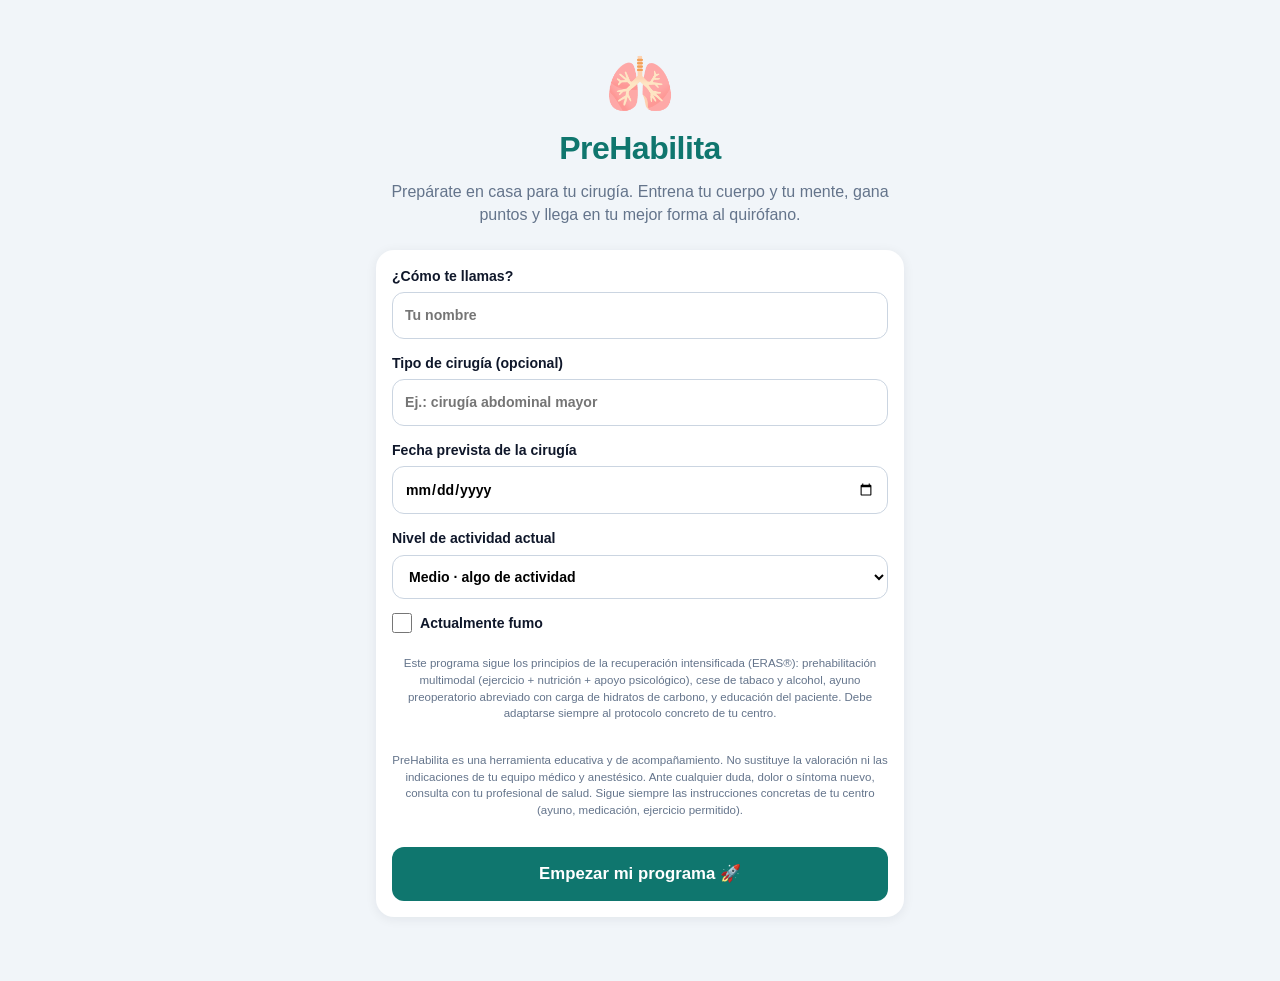
==== index.html @ 96517c0a "PreHabilita: app de prehabilitacion anestesica gamificada (multiarchivo + version en archivo unico)" ====
<!DOCTYPE html>
<html lang="es">
<head>
  <meta charset="UTF-8" />
  <meta name="viewport" content="width=device-width, initial-scale=1.0, viewport-fit=cover" />
  <meta name="theme-color" content="#0f766e" />
  <meta name="description" content="PreHabilita: programa domiciliario y autogestionado de prehabilitación anestésica antes de una cirugía de alta complejidad, con incentivos de gamificación." />
  <title>PreHabilita · Prehabilitación anestésica</title>
  <link rel="manifest" href="manifest.webmanifest" />
  <link rel="icon" href="data:image/svg+xml,%3Csvg xmlns='http://www.w3.org/2000/svg' viewBox='0 0 100 100'%3E%3Ctext y='.9em' font-size='90'%3E%F0%9F%AB%81%3C/text%3E%3C/svg%3E" />
  <link rel="stylesheet" href="css/styles.css" />
</head>
<body>
  <!-- Splash / carga -->
  <div id="app">
    <noscript>
      <div class="noscript">Esta aplicación necesita JavaScript activado para funcionar.</div>
    </noscript>
  </div>

  <!-- Contenedor de notificaciones (toasts) -->
  <div id="toast-layer" class="toast-layer" aria-live="polite" aria-atomic="true"></div>

  <!-- Contenedor de modales -->
  <div id="modal-root"></div>

  <script type="module" src="js/app.js"></script>
</body>
</html>
---- css/styles.css ----
/* styles.css — PreHabilita */

:root {
  --bg: #f1f5f9;
  --card: #ffffff;
  --ink: #0f172a;
  --muted: #64748b;
  --accent: #0f766e;
  --accent-2: #14b8a6;
  --accent-soft: #ccfbf1;
  --danger: #dc2626;
  --gold: #f59e0b;
  --radius: 18px;
  --shadow: 0 2px 12px rgba(15, 23, 42, .07);
  --shadow-lg: 0 12px 40px rgba(15, 23, 42, .18);
  --nav-h: 68px;
  font-size: 16px;
}

* { box-sizing: border-box; margin: 0; padding: 0; }

body {
  font-family: -apple-system, BlinkMacSystemFont, "Segoe UI", Roboto, "Helvetica Neue", Arial, sans-serif;
  background: var(--bg);
  color: var(--ink);
  line-height: 1.45;
  -webkit-font-smoothing: antialiased;
  overscroll-behavior-y: none;
}

#app { max-width: 560px; margin: 0 auto; min-height: 100vh; position: relative; }
.noscript { padding: 2rem; text-align: center; }
.muted { color: var(--muted); }
.small { font-size: .82rem; }

/* ---------- Cabecera ---------- */
.app-header {
  position: sticky; top: 0; z-index: 20;
  background: linear-gradient(135deg, var(--accent), var(--accent-2));
  color: #fff;
  padding: max(14px, env(safe-area-inset-top)) 16px 14px;
  border-radius: 0 0 22px 22px;
  box-shadow: var(--shadow);
}
.header-top { display: flex; align-items: center; justify-content: space-between; gap: 12px; }
.brand { display: flex; align-items: center; gap: 10px; }
.brand-logo { font-size: 1.8rem; filter: drop-shadow(0 2px 4px rgba(0,0,0,.2)); }
.brand-name { font-weight: 800; font-size: 1.15rem; letter-spacing: -.3px; }
.brand-sub { font-size: .8rem; opacity: .9; }
.countdown { text-align: center; background: rgba(255,255,255,.18); border-radius: 14px; padding: 6px 12px; min-width: 74px; backdrop-filter: blur(4px); }
.countdown strong { display: block; font-size: 1.5rem; line-height: 1; font-weight: 800; }
.countdown small { font-size: .62rem; opacity: .9; display: block; }
.countdown.today { background: var(--gold); }
.countdown.neutral { opacity: .8; }

.level-row { display: flex; align-items: center; gap: 10px; margin-top: 14px; }
.level-badge { background: #fff; color: var(--accent); font-weight: 800; font-size: .8rem; padding: 4px 10px; border-radius: 999px; white-space: nowrap; }
.level-bar { flex: 1; }
.level-xp { font-size: .66rem; opacity: .9; margin-top: 3px; }
.streak { font-weight: 700; font-size: .95rem; white-space: nowrap; }

/* ---------- Barras de progreso ---------- */
.bar { background: rgba(255,255,255,.28); border-radius: 999px; height: 9px; overflow: hidden; }
.content .bar { background: #e2e8f0; }
.bar span { display: block; height: 100%; border-radius: 999px; background: var(--accent); transition: width .5s cubic-bezier(.2,.8,.2,1); }

/* ---------- Contenido ---------- */
.content { padding: 16px 14px calc(var(--nav-h) + 24px); }
.section-label { font-weight: 800; font-size: .8rem; text-transform: uppercase; letter-spacing: .5px; color: var(--muted); margin: 6px 4px 10px; }

.card {
  background: var(--card); border-radius: var(--radius);
  padding: 16px; margin-bottom: 14px; box-shadow: var(--shadow);
}
.card h2 { font-size: 1.1rem; }
.card h3 { font-size: 1rem; margin-bottom: 8px; }

/* ---------- Objetivo diario ---------- */
.daily-goal.is-complete { outline: 2px solid var(--accent-2); background: linear-gradient(180deg, #f0fdfa, #fff); }
.daily-goal-head { display: flex; justify-content: space-between; align-items: flex-start; margin-bottom: 12px; gap: 12px; }
.daily-ring {
  width: 56px; height: 56px; border-radius: 50%; display: grid; place-items: center;
  background: var(--accent-soft); color: var(--accent); font-weight: 800; font-size: 1.5rem; flex-shrink: 0;
  flex-direction: column;
}
.daily-ring small { font-size: .5rem; font-weight: 600; }
.daily-goal-foot { display: flex; justify-content: space-between; align-items: center; margin-top: 10px; font-size: .8rem; color: var(--muted); }
.badge-ok { color: var(--accent); font-weight: 700; }

/* ---------- Reto semanal ---------- */
.challenge { border-left: 4px solid var(--gold); }
.challenge-head { display: flex; justify-content: space-between; font-weight: 700; font-size: .92rem; margin-bottom: 8px; gap: 10px; }
.challenge-xp { color: var(--gold); white-space: nowrap; }

/* ---------- Pilares y tareas ---------- */
.pillar-group { padding: 0; overflow: hidden; }
.pillar-head {
  width: 100%; border: 0; background: transparent; cursor: pointer;
  display: flex; align-items: center; gap: 10px; padding: 14px 16px;
  border-left: 5px solid var(--pc); font: inherit; text-align: left;
}
.pillar-emoji { font-size: 1.3rem; }
.pillar-title { flex: 1; font-weight: 700; }
.pillar-count { font-size: .8rem; color: var(--muted); background: #f1f5f9; padding: 2px 9px; border-radius: 999px; }
.task-list { padding: 0 14px 6px; }

.task { display: flex; align-items: flex-start; gap: 12px; padding: 12px 0; border-top: 1px solid #f1f5f9; }
.task:first-child { border-top: 0; }
.task-check {
  width: 30px; height: 30px; border-radius: 9px; border: 2px solid #cbd5e1; background: #fff;
  cursor: pointer; flex-shrink: 0; font-size: .95rem; color: #fff; font-weight: 800;
  display: grid; place-items: center; transition: all .18s;
}
.task.done .task-check { background: var(--accent-2); border-color: var(--accent-2); }
.task-body { flex: 1; min-width: 0; }
.task-title { font-weight: 700; font-size: .95rem; }
.task-desc { font-size: .8rem; color: var(--muted); margin-top: 2px; }
.task-xp { font-size: .78rem; font-weight: 800; color: var(--accent); background: var(--accent-soft); padding: 3px 8px; border-radius: 999px; flex-shrink: 0; }
.task.done .task-title { color: var(--muted); }

.counter-row { display: flex; align-items: center; gap: 12px; margin: 10px 0 8px; }
.stepper {
  width: 36px; height: 36px; border-radius: 10px; border: 1.5px solid #cbd5e1; background: #fff;
  font-size: 1.3rem; font-weight: 700; cursor: pointer; color: var(--accent); line-height: 1;
}
.stepper:active { transform: scale(.92); }
.counter-val { font-weight: 800; font-size: 1.05rem; }
.counter-val small { font-weight: 500; color: var(--muted); font-size: .78rem; }

/* ---------- Ánimo ---------- */
.mood-row { display: flex; justify-content: space-between; gap: 6px; margin-top: 8px; }
.mood-btn { flex: 1; font-size: 1.6rem; background: #f8fafc; border: 2px solid transparent; border-radius: 12px; padding: 8px 0; cursor: pointer; transition: all .15s; }
.mood-btn.sel { border-color: var(--accent-2); background: var(--accent-soft); transform: scale(1.05); }

/* ---------- Plan ---------- */
.plan-pillar-head { display: flex; gap: 12px; align-items: center; }
.plan-pillar-head h3 { margin: 0; }
.plan-pillar { border-top: 4px solid var(--pc); }
.why { background: #f8fafc; border-radius: 12px; padding: 10px 12px; font-size: .84rem; color: #334155; margin: 10px 0; }
.plan-tasks { list-style: none; }
.plan-tasks li { display: flex; gap: 10px; align-items: center; padding: 9px 0; border-top: 1px solid #f1f5f9; font-size: .88rem; }
.plan-tasks li span:first-child { font-size: 1.2rem; }
.plan-tasks li div { flex: 1; }
.xp-tag { font-size: .72rem; font-weight: 800; color: var(--accent); }

/* ---------- Progreso ---------- */
.chips { display: grid; grid-template-columns: repeat(3, 1fr); gap: 10px; margin-bottom: 14px; }
.chip { background: var(--card); border-radius: 14px; padding: 12px; box-shadow: var(--shadow); display: flex; gap: 8px; align-items: center; }
.chip-ico { font-size: 1.3rem; }
.chip strong { display: block; font-size: 1.2rem; font-weight: 800; line-height: 1; }
.chip small { font-size: .68rem; color: var(--muted); }

.heatmap { display: grid; grid-template-columns: repeat(7, 1fr); gap: 6px; margin: 8px 0; }
.heat { aspect-ratio: 1; border-radius: 6px; background: #e2e8f0; }
.heat.l0 { background: #e2e8f0; } .heat.l1 { background: #99f6e4; }
.heat.l2 { background: #2dd4bf; } .heat.l3 { background: var(--accent); }
.heat-legend { display: flex; align-items: center; gap: 5px; font-size: .68rem; color: var(--muted); margin-top: 8px; }
.heat-legend i { width: 14px; height: 14px; border-radius: 4px; display: inline-block; }

.mood-history { display: flex; justify-content: space-around; gap: 4px; }
.mh { text-align: center; } .mh span { font-size: 1.5rem; display: block; } .mh small { font-size: .62rem; color: var(--muted); }

.row-btns { display: flex; gap: 10px; margin-top: 12px; flex-wrap: wrap; }

/* ---------- Botones ---------- */
.btn { border: 0; border-radius: 12px; padding: 12px 16px; font: inherit; font-weight: 700; cursor: pointer; background: #e2e8f0; color: var(--ink); }
.btn.primary { background: var(--accent); color: #fff; }
.btn.primary.big { width: 100%; padding: 15px; font-size: 1.05rem; margin-top: 6px; }
.btn.ghost { background: #f1f5f9; }
.btn.danger { background: var(--danger); color: #fff; }
.btn.danger.ghost { background: #fef2f2; color: var(--danger); }
.btn:active { transform: scale(.97); }

/* ---------- Medallas ---------- */
.badge-grid { display: grid; grid-template-columns: repeat(2, 1fr); gap: 12px; }
.badge { background: var(--card); border-radius: 16px; padding: 16px 12px; text-align: center; box-shadow: var(--shadow); }
.badge.locked { opacity: .55; filter: grayscale(.6); }
.badge.unlocked { outline: 2px solid var(--gold); }
.badge-emoji { font-size: 2.2rem; }
.badge-name { font-weight: 800; font-size: .9rem; margin-top: 6px; }
.badge-desc { font-size: .74rem; color: var(--muted); margin-top: 3px; }

/* ---------- Educación ---------- */
.lesson summary { font-weight: 700; cursor: pointer; list-style: none; }
.lesson summary::-webkit-details-marker { display: none; }
.lesson[open] summary { margin-bottom: 8px; color: var(--accent); }
.lesson p { font-size: .88rem; color: #334155; }
.lesson.read summary { color: var(--muted); }
.preop { list-style: none; }
.preop li { padding: 7px 0; border-top: 1px solid #f1f5f9; font-size: .88rem; }
.disclaimer-card { background: #fffbeb; }
.disclaimer-mini { font-size: .72rem; color: var(--muted); text-align: center; margin: 8px 0; cursor: pointer; }

/* ---------- Navegación inferior ---------- */
.bottom-nav {
  position: fixed; bottom: 0; left: 50%; transform: translateX(-50%);
  width: 100%; max-width: 560px; height: var(--nav-h);
  background: rgba(255,255,255,.95); backdrop-filter: blur(10px);
  border-top: 1px solid #e2e8f0; display: flex; z-index: 30;
  padding-bottom: env(safe-area-inset-bottom);
}
.nav-item { flex: 1; border: 0; background: transparent; cursor: pointer; display: flex; flex-direction: column; align-items: center; justify-content: center; gap: 2px; color: var(--muted); font: inherit; }
.nav-ico { font-size: 1.3rem; }
.nav-lbl { font-size: .66rem; font-weight: 600; }
.nav-item.active { color: var(--accent); }
.nav-item.active .nav-ico { transform: translateY(-1px) scale(1.08); }

/* ---------- Onboarding ---------- */
.onboarding-mode { padding-bottom: 30px; }
.onboarding { padding: 20px 16px; }
.onb-hero { text-align: center; padding: 24px 8px; }
.onb-logo { font-size: 3.5rem; }
.onb-hero h1 { font-size: 2rem; color: var(--accent); letter-spacing: -.5px; }
.onb-hero p { color: var(--muted); margin-top: 8px; }
.onb-form { display: flex; flex-direction: column; gap: 14px; }
.onb-form label { font-weight: 600; font-size: .88rem; display: flex; flex-direction: column; gap: 6px; }
.onb-form input[type=text], .onb-form input[type=date], .onb-form select {
  font: inherit; padding: 12px; border: 1.5px solid #cbd5e1; border-radius: 12px; background: #fff; width: 100%;
}
.onb-form input:focus, .onb-form select:focus { outline: none; border-color: var(--accent-2); box-shadow: 0 0 0 3px var(--accent-soft); }
.check-inline { flex-direction: row !important; align-items: center; gap: 8px !important; }
.check-inline input { width: 20px; height: 20px; }

/* ---------- Toasts ---------- */
.toast-layer { position: fixed; bottom: calc(var(--nav-h) + 16px); left: 50%; transform: translateX(-50%); z-index: 50; display: flex; flex-direction: column; gap: 8px; align-items: center; width: 100%; max-width: 560px; padding: 0 16px; pointer-events: none; }
.toast {
  background: var(--ink); color: #fff; padding: 11px 18px; border-radius: 999px; font-weight: 700; font-size: .88rem;
  box-shadow: var(--shadow-lg); opacity: 0; transform: translateY(16px); transition: all .3s cubic-bezier(.2,.8,.2,1); max-width: 100%;
}
.toast.show { opacity: 1; transform: translateY(0); }
.toast.level { background: linear-gradient(135deg, var(--gold), #f97316); }

/* ---------- Modales ---------- */
.modal-backdrop { position: fixed; inset: 0; background: rgba(15,23,42,.5); z-index: 60; display: grid; place-items: center; padding: 20px; animation: fade .2s; }
.modal { background: #fff; border-radius: 20px; padding: 20px; max-width: 420px; width: 100%; box-shadow: var(--shadow-lg); animation: pop .25s cubic-bezier(.2,.8,.2,1); }
.modal-head { display: flex; justify-content: space-between; align-items: center; margin-bottom: 10px; }
.modal-x { border: 0; background: #f1f5f9; width: 32px; height: 32px; border-radius: 50%; cursor: pointer; font-size: .9rem; }
.modal-body p { margin-bottom: 10px; color: #334155; }
.badge-modal { text-align: center; }
.badge-modal .big-emoji { font-size: 4.5rem; animation: bounce .6s; }
.badge-modal h2 { color: var(--gold); }
.badge-modal .btn { margin-top: 14px; }
.confetti { font-size: 2rem; animation: spin 1s; }

@keyframes fade { from { opacity: 0; } }
@keyframes pop { from { transform: scale(.9); opacity: 0; } }
@keyframes bounce { 0%,100%{transform:translateY(0);} 30%{transform:translateY(-14px);} 60%{transform:translateY(-6px);} }
@keyframes spin { from { transform: rotate(-20deg) scale(.5); opacity:0; } to { transform: rotate(0) scale(1); opacity:1; } }

@media (prefers-reduced-motion: reduce) {
  * { animation: none !important; transition: none !important; }
}

@media (min-width: 480px) {
  .chips { grid-template-columns: repeat(3, 1fr); }
}


/* ================= Ampliación: editor, recursos, blog, gráficas ================= */

body.reduce-motion * { animation: none !important; transition: none !important; }

.btn.block { width: 100%; display: block; text-align: center; margin-bottom: 12px; }
.back-btn { display: inline-block; margin-bottom: 12px; }

/* ---------- Gráficas ---------- */
.chart { width: 100%; height: auto; display: block; }
.chart-empty { padding: 20px; text-align: center; color: var(--muted); font-size: .85rem; }

/* ---------- Recursos / vídeos ---------- */
.resource-title { font-weight: 700; margin-bottom: 6px; }
.video { position: relative; width: 100%; padding-top: 56.25%; border-radius: 12px; overflow: hidden; background: #000; margin-top: 10px; }
.video iframe { position: absolute; inset: 0; width: 100%; height: 100%; border: 0; }
.empty-state { text-align: center; }
.empty-emoji { font-size: 3rem; }
.empty-state .btn { margin-top: 12px; }

/* ---------- Blog ---------- */
.post-list { display: flex; flex-direction: column; gap: 12px; margin-bottom: 6px; }
.post-card { display: flex; gap: 12px; align-items: center; text-align: left; background: var(--card); border: 0; border-radius: 16px; padding: 10px; box-shadow: var(--shadow); cursor: pointer; font: inherit; width: 100%; }
.post-card:active { transform: scale(.99); }
.post-cover { width: 64px; height: 64px; border-radius: 12px; background-size: cover; background-position: center; flex-shrink: 0; background-color: var(--accent-soft); }
.post-cover.ph { display: grid; place-items: center; font-size: 1.8rem; }
.post-info { flex: 1; min-width: 0; }
.post-info strong { display: block; }
.post-card.read { opacity: .72; }
.post-full { }
.post-cover-full { width: 100%; height: 170px; border-radius: 12px; background-size: cover; background-position: center; margin-bottom: 12px; }
.post-tag { display: inline-block; background: var(--accent-soft); color: var(--accent); font-size: .72rem; font-weight: 700; padding: 3px 10px; border-radius: 999px; }
.post-full h2 { margin: 8px 0 4px; }
.post-body { margin-top: 12px; color: #334155; line-height: 1.6; }

/* ---------- Menú Más ---------- */
.more-menu { padding: 4px 0; }
.more-item { width: 100%; border: 0; background: transparent; display: flex; align-items: center; gap: 12px; padding: 14px 16px; cursor: pointer; font: inherit; text-align: left; border-top: 1px solid #f1f5f9; }
.more-item:first-child { border-top: 0; }
.more-ico { font-size: 1.4rem; }
.more-txt { flex: 1; } .more-txt strong { display: block; } .more-txt small { font-size: .76rem; }
.more-arrow { color: #cbd5e1; font-size: 1.4rem; }

/* ---------- Editor ---------- */
.editor-intro { margin: -4px 4px 12px; }
.editor-tabs { display: flex; gap: 6px; margin-bottom: 14px; overflow-x: auto; padding-bottom: 2px; }
.etab { flex: 1; white-space: nowrap; border: 0; background: #e2e8f0; color: var(--ink); border-radius: 10px; padding: 9px 8px; font: inherit; font-weight: 700; font-size: .8rem; cursor: pointer; }
.etab.active { background: var(--accent); color: #fff; }

.etask-group-head { font-weight: 800; border-left: 4px solid var(--pc); padding-left: 8px; margin-bottom: 8px; }
.etask, .eres { display: flex; align-items: center; gap: 10px; padding: 10px 0; border-top: 1px solid #f1f5f9; }
.etask:first-child, .eres:first-child { border-top: 0; }
.etask.off { opacity: .5; }
.etask-main, .eres-main { flex: 1; min-width: 0; display: flex; flex-direction: column; }
.etask-main small, .eres-main small { font-size: .72rem; }
.eres-ico { font-size: 1.2rem; }
.etask-actions { display: flex; gap: 4px; }
.mini-btn { width: 34px; height: 34px; border-radius: 9px; border: 1px solid #e2e8f0; background: #fff; cursor: pointer; font-size: .95rem; }
.mini-btn.danger { border-color: #fecaca; background: #fef2f2; }

/* ---------- Formularios apilados ---------- */
.stack-form { display: flex; flex-direction: column; gap: 12px; }
.stack-form label { font-weight: 600; font-size: .86rem; display: flex; flex-direction: column; gap: 6px; }
.stack-form input[type=text], .stack-form input[type=url], .stack-form input[type=number], .stack-form input[type=date], .stack-form select, .stack-form textarea {
  font: inherit; padding: 11px; border: 1.5px solid #cbd5e1; border-radius: 10px; background: #fff; width: 100%;
}
.stack-form textarea { resize: vertical; }
.stack-form input:focus, .stack-form select:focus, .stack-form textarea:focus { outline: none; border-color: var(--accent-2); box-shadow: 0 0 0 3px var(--accent-soft); }
.two-col { display: grid; grid-template-columns: 1fr 1fr; gap: 10px; }

/* ---------- Ajustes ---------- */
.goal-setter { display: flex; align-items: center; justify-content: center; gap: 16px; margin-top: 8px; }
.switch-row { display: flex; align-items: center; justify-content: space-between; gap: 12px; padding: 6px 0; font-weight: 600; font-size: .9rem; }
.switch-row input[type=checkbox] { width: 44px; height: 26px; appearance: none; -webkit-appearance: none; background: #cbd5e1; border-radius: 999px; position: relative; cursor: pointer; transition: background .2s; flex-shrink: 0; }
.switch-row input[type=checkbox]:checked { background: var(--accent-2); }
.switch-row input[type=checkbox]::after { content: ''; position: absolute; top: 3px; left: 3px; width: 20px; height: 20px; background: #fff; border-radius: 50%; transition: transform .2s; }
.switch-row input[type=checkbox]:checked::after { transform: translateX(18px); }
.times-list { display: flex; flex-wrap: wrap; gap: 8px; margin: 10px 0; }
.time-chip { background: var(--accent-soft); color: var(--accent); font-weight: 700; padding: 5px 8px 5px 12px; border-radius: 999px; display: inline-flex; align-items: center; gap: 6px; }
.time-chip button { border: 0; background: rgba(15,118,110,.15); width: 20px; height: 20px; border-radius: 50%; cursor: pointer; color: var(--accent); font-size: .7rem; }
.add-time-row { display: flex; gap: 8px; align-items: center; }
.add-time-row input[type=time] { font: inherit; padding: 9px; border: 1.5px solid #cbd5e1; border-radius: 10px; }
.file-btn { position: relative; overflow: hidden; }
.pin-input { font: inherit; font-size: 1.6rem; letter-spacing: 8px; text-align: center; padding: 12px; border: 1.5px solid #cbd5e1; border-radius: 10px; width: 100%; margin: 8px 0; }
.pin-input.shake { animation: shake .3s; border-color: var(--danger); }
@keyframes shake { 0%,100%{transform:translateX(0)} 25%{transform:translateX(-6px)} 75%{transform:translateX(6px)} }
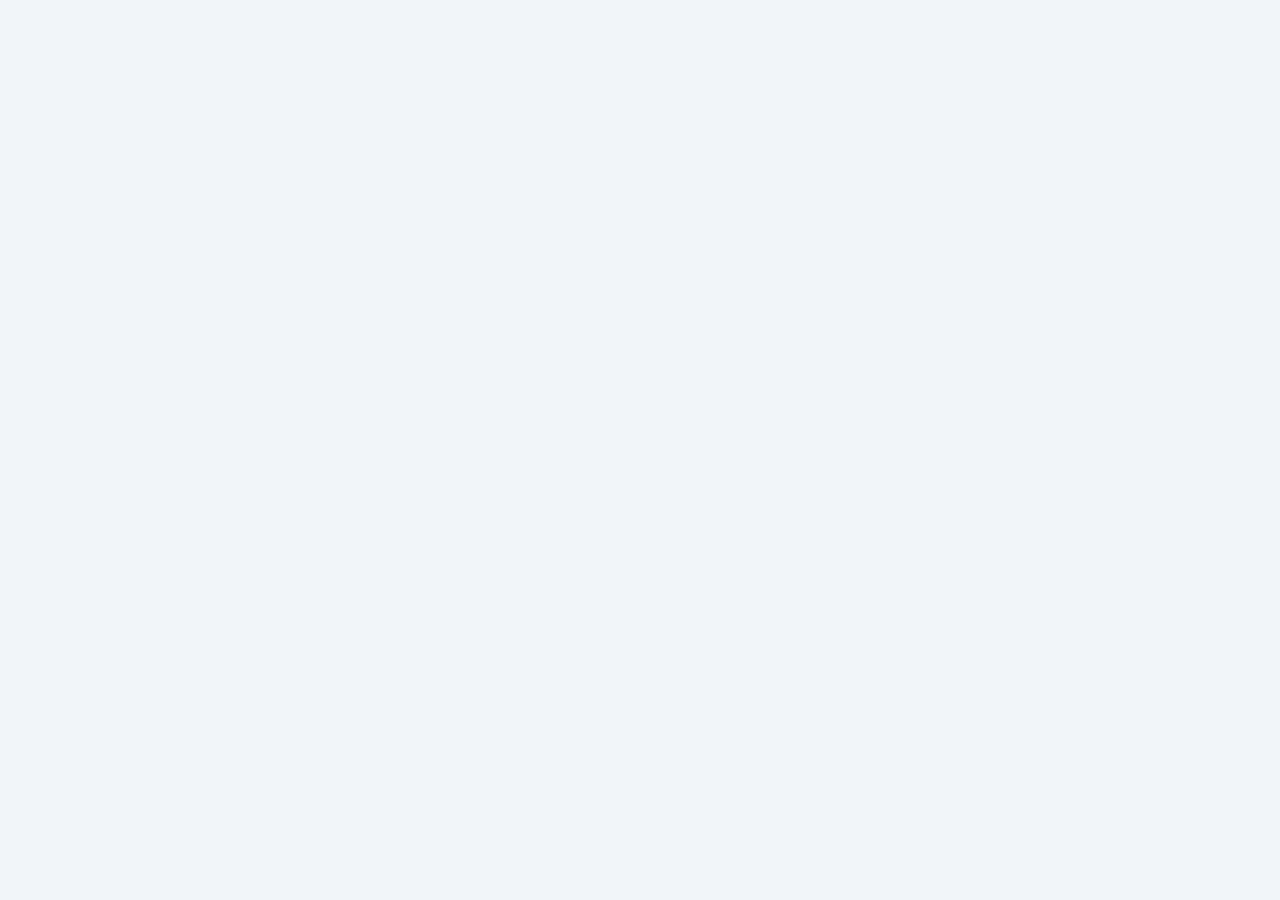
==== commit f6571910: "Rebrand app title from PreHabilita to PreHabilitame - Update visible brand (header + onboarding hero" ====
--- a/index.html
+++ b/index.html
@@ -4,8 +4,8 @@
   <meta charset="UTF-8" />
   <meta name="viewport" content="width=device-width, initial-scale=1.0, viewport-fit=cover" />
   <meta name="theme-color" content="#0f766e" />
-  <meta name="description" content="PreHabilita: programa domiciliario y autogestionado de prehabilitación anestésica antes de una cirugía de alta complejidad, con incentivos de gamificación." />
-  <title>PreHabilita · Prehabilitación anestésica</title>
+  <meta name="description" content="PreHabilítame: programa domiciliario y autogestionado de prehabilitación anestésica antes de una cirugía de alta complejidad, con incentivos de gamificación." />
+  <title>PreHabilítame · Prehabilitación anestésica</title>
   <link rel="manifest" href="manifest.webmanifest" />
   <link rel="icon" href="data:image/svg+xml,%3Csvg xmlns='http://www.w3.org/2000/svg' viewBox='0 0 100 100'%3E%3Ctext y='.9em' font-size='90'%3E%F0%9F%AB%81%3C/text%3E%3C/svg%3E" />
   <link rel="stylesheet" href="css/styles.css" />
--- a/css/styles.css
+++ b/css/styles.css
@@ -1,4 +1,4 @@
-/* styles.css — PreHabilita */
+/* styles.css — PreHabilítame */
 
 :root {
   --bg: #f1f5f9;
@@ -341,3 +341,173 @@
 .pin-input { font: inherit; font-size: 1.6rem; letter-spacing: 8px; text-align: center; padding: 12px; border: 1.5px solid #cbd5e1; border-radius: 10px; width: 100%; margin: 8px 0; }
 .pin-input.shake { animation: shake .3s; border-color: var(--danger); }
 @keyframes shake { 0%,100%{transform:translateX(0)} 25%{transform:translateX(-6px)} 75%{transform:translateX(6px)} }
+
+
+/* ================= Ampliación: fragilidad, cuidador, accesibilidad, juego ================= */
+
+/* ---------- Accesibilidad ---------- */
+html.large-text { font-size: 19px; }
+body.high-contrast { --ink: #000; --muted: #1f2937; }
+body.high-contrast .card { border: 1.5px solid #0f172a; }
+body.high-contrast .task-desc, body.high-contrast .muted, body.high-contrast small { color: #1f2937 !important; }
+body.high-contrast .btn.ghost { border: 1.5px solid #0f172a; }
+
+/* ---------- Botón escuchar (TTS) ---------- */
+.speak-btn { margin-top: 10px; font-size: .85rem; padding: 8px 14px; }
+
+/* ---------- Para el cuidador ---------- */
+.ctips { display: flex; flex-direction: column; gap: 14px; }
+.ctip { display: flex; gap: 12px; align-items: flex-start; }
+.ctip-ico { font-size: 1.5rem; flex-shrink: 0; }
+.ctip strong { display: block; }
+.alarm-card { background: #fef2f2; border-left: 5px solid var(--danger); }
+.alarm-card h3 { color: var(--danger); }
+.alarm-list { margin: 8px 0 0 1.1rem; }
+.alarm-list li { padding: 5px 0; font-size: .9rem; }
+
+/* ---------- Cribado FRAIL ---------- */
+.frail-result { text-align: center; border-top: 5px solid var(--fc); }
+.frail-emoji { font-size: 2.6rem; }
+.frail-score { font-size: 1.8rem; font-weight: 800; color: var(--fc); }
+.frail-score small { font-size: .9rem; color: var(--muted); font-weight: 600; }
+.frail-label { font-weight: 800; margin-bottom: 8px; }
+.frail-q { padding: 12px 0; border-top: 1px solid #f1f5f9; }
+.frail-q:first-of-type { border-top: 0; }
+.frail-opts { display: flex; gap: 20px; margin-top: 8px; }
+.fopt { display: flex; align-items: center; gap: 8px; font-weight: 700; cursor: pointer; }
+.fopt input { width: 20px; height: 20px; }
+
+/* ---------- Medicación ---------- */
+.med-row { display: flex; justify-content: space-between; align-items: center; gap: 10px; padding: 10px 0; border-top: 1px solid #f1f5f9; }
+.med-row:first-child { border-top: 0; }
+.print-doc { background: #fff; border: 1px dashed #cbd5e1; border-radius: 14px; padding: 18px; margin-top: 12px; }
+.print-doc h2 { font-size: 1.2rem; margin-bottom: 8px; }
+.print-doc h3 { font-size: .95rem; margin: 14px 0 4px; color: var(--accent); }
+.med-table { width: 100%; border-collapse: collapse; margin-top: 4px; }
+.med-table th, .med-table td { border: 1px solid #e2e8f0; padding: 7px 8px; text-align: left; font-size: .85rem; }
+.med-table th { background: #f8fafc; }
+.doc-foot { margin-top: 16px; font-size: .72rem; color: var(--muted); }
+
+/* ---------- Juego de memoria ---------- */
+.game-head { display: flex; justify-content: space-between; align-items: center; margin-bottom: 12px; }
+.mini-exit { padding: 6px 14px; }
+.mgrid { display: grid; grid-template-columns: repeat(4, 1fr); gap: 8px; }
+.mcard {
+  aspect-ratio: 1; border: 0; border-radius: 12px; cursor: pointer;
+  background: linear-gradient(135deg, var(--accent), var(--accent-2)); color: #fff;
+  font-size: 2rem; display: grid; place-items: center; transition: transform .15s, background .2s;
+}
+.mcard.up { background: #fff; border: 2px solid var(--accent-2); }
+.mcard.matched { background: var(--accent-soft); opacity: .65; }
+.mcard:active { transform: scale(.94); }
+.mcard:disabled { cursor: default; }
+.game-done { text-align: center; }
+.game-done .big-emoji { font-size: 3rem; }
+
+/* ---------- Impresión (guardar como PDF) ---------- */
+@media print {
+  .app-header, .bottom-nav, .toast-layer, .no-print, .section-label { display: none !important; }
+  #modal-root { display: none !important; }
+  body { background: #fff; }
+  #app { max-width: none; }
+  .content { padding: 0; }
+  .print-doc { border: 0; padding: 0; margin: 0; }
+  .med-table th, .med-table td { border: 1px solid #333; }
+}
+
+
+/* ================= Ampliación v3: fases, perfiles, informe, idioma ================= */
+
+/* ---------- Banner de fase (plan adaptativo) ---------- */
+.phase-banner { border-left: 5px solid var(--pc); }
+.phase-head { display: flex; align-items: center; gap: 10px; }
+.phase-emoji { font-size: 1.6rem; }
+.phase-title { display: block; font-size: 1.05rem; }
+.phase-focus { margin-top: 8px; font-size: .9rem; color: #334155; }
+
+/* ---------- Selector de idioma ---------- */
+.lang-select {
+  font: inherit; padding: 11px; border: 1.5px solid #cbd5e1; border-radius: 10px;
+  background: #fff; width: 100%; margin-top: 4px;
+}
+.lang-select:focus { outline: none; border-color: var(--accent-2); box-shadow: 0 0 0 3px var(--accent-soft); }
+
+/* ---------- Perfiles ---------- */
+.prof-list { display: flex; flex-direction: column; }
+.prof-row { display: flex; align-items: center; justify-content: space-between; gap: 10px; padding: 12px 0; border-top: 1px solid #f1f5f9; }
+.prof-row:first-child { border-top: 0; }
+.prof-row.active { }
+.prof-info { display: flex; align-items: center; gap: 8px; flex-wrap: wrap; }
+.prof-badge { font-size: .68rem; font-weight: 800; background: var(--accent-soft); color: var(--accent); padding: 2px 8px; border-radius: 999px; }
+.prof-actions { display: flex; gap: 4px; }
+
+/* ---------- Informe: medallas ---------- */
+.rep-badges { display: flex; flex-wrap: wrap; gap: 6px; }
+.rep-badge { font-size: .78rem; background: #f1f5f9; padding: 3px 8px; border-radius: 999px; }
+
+/* Alto contraste: refuerzos extra para banners y chips */
+body.high-contrast .phase-focus { color: #111827; }
+
+
+/* ---------- Aviso de protección del Modo médico ---------- */
+.ed-warn { background: #fffbeb; border-left: 5px solid var(--gold); }
+.ed-warn p { font-size: .88rem; color: #334155; margin-bottom: 10px; }
+.ed-protected { text-align: center; color: var(--accent); font-weight: 700; font-size: .85rem; background: var(--accent-soft); padding: 8px; border-radius: 10px; margin-bottom: 12px; }
+
+
+/* ---------- Lecciones ampliadas ---------- */
+.lesson-body { font-size: .9rem; color: #334155; line-height: 1.6; }
+.lesson[open] .lesson-body { margin-top: 6px; }
+
+
+/* ---------- Escala de Edmonton (opciones apiladas) ---------- */
+.efs-q { padding: 14px 0; }
+.efs-opts { display: flex; flex-direction: column; gap: 8px; margin-top: 10px; }
+.efs-opt { display: flex; align-items: center; gap: 10px; padding: 10px 12px; border: 1.5px solid #e2e8f0; border-radius: 10px; cursor: pointer; font-weight: 600; font-size: .9rem; }
+.efs-opt:hover { border-color: var(--accent-2); }
+.efs-opt input { width: 20px; height: 20px; flex-shrink: 0; margin: 0; }
+
+
+/* ================= Evaluaciones (hub + comparación) ================= */
+.assess-list { padding: 4px 0; }
+.assess-row { display: flex; align-items: center; gap: 12px; padding: 12px 4px; border-top: 1px solid #f1f5f9; }
+.assess-row:first-child { border-top: 0; }
+.assess-ico { font-size: 1.5rem; flex-shrink: 0; }
+.assess-main { flex: 1; min-width: 0; }
+.assess-main > strong { display: block; }
+.mini-do { padding: 8px 12px; font-size: .82rem; white-space: nowrap; }
+.cmp-inline { font-size: .8rem; font-weight: 700; margin-top: 4px; }
+.assess-main .cmp-inline { margin-top: 2px; }
+.cmp-up { color: #16a34a; }
+.cmp-down { color: #dc2626; }
+.cmp-same { color: var(--muted); }
+.reeval-card { background: linear-gradient(180deg, #fffbeb, #fff); border-left: 5px solid var(--gold); }
+.reeval-card p { font-size: .9rem; margin-bottom: 10px; color: #334155; }
+body.high-contrast .cmp-up { color: #15803d; }
+body.high-contrast .cmp-down { color: #b91c1c; }
+
+
+/* ================= Maquetación "Hoy": resumen + detalle desplegable ================= */
+.task-desc.has-detail { margin-top: 2px; }
+.task-summary { margin: 0; font-size: .8rem; color: var(--muted); }
+.task-detail {
+  margin-top: 6px;
+  font-size: .8rem;
+  color: var(--muted);
+  line-height: 1.5;
+  border-left: 2px solid var(--accent-soft);
+  padding-left: 8px;
+}
+.task-detail[hidden] { display: none; }
+.task-more {
+  margin-top: 4px;
+  padding: 0;
+  background: none;
+  border: none;
+  color: var(--accent);
+  font-size: .78rem;
+  font-weight: 700;
+  cursor: pointer;
+}
+.task-more::after { content: ' ⌄'; }
+.task-more[aria-expanded="true"]::after { content: ' ⌃'; }
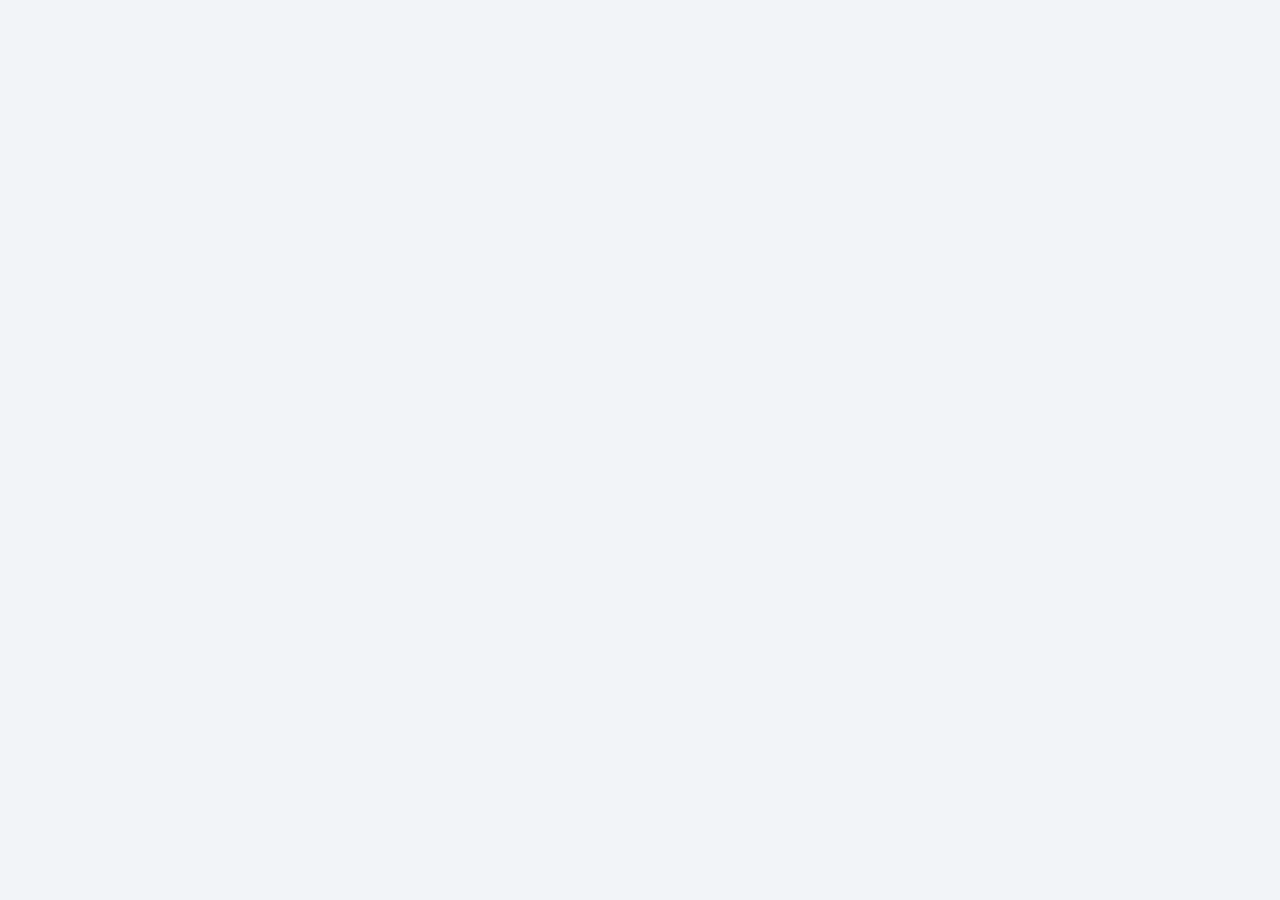
==== commit caec5282: "Restyle to Vithas visual identity (colors + typography) - Typography: Barlow + Roboto (Google Fonts)" ====
--- a/index.html
+++ b/index.html
@@ -3,7 +3,7 @@
 <head>
   <meta charset="UTF-8" />
   <meta name="viewport" content="width=device-width, initial-scale=1.0, viewport-fit=cover" />
-  <meta name="theme-color" content="#0f766e" />
+  <meta name="theme-color" content="#0027c2" />
   <meta name="description" content="PreHabilítame: programa domiciliario y autogestionado de prehabilitación anestésica antes de una cirugía de alta complejidad, con incentivos de gamificación." />
   <title>PreHabilítame · Prehabilitación anestésica</title>
   <link rel="manifest" href="manifest.webmanifest" />
--- a/css/styles.css
+++ b/css/styles.css
@@ -1,18 +1,22 @@
-/* styles.css — PreHabilítame */
+@import url('https://fonts.googleapis.com/css2?family=Barlow:wght@300;400;500;600;700;800&family=Roboto:wght@400;500&display=swap');
+
+/* styles.css — PreHabilítame
+   Identidad visual alineada con Vithas: tipografía Barlow/Roboto y
+   paleta corporativa (azul #0027c2). */
 
 :root {
-  --bg: #f1f5f9;
+  --bg: #f2f4f8;
   --card: #ffffff;
-  --ink: #0f172a;
-  --muted: #64748b;
-  --accent: #0f766e;
-  --accent-2: #14b8a6;
-  --accent-soft: #ccfbf1;
+  --ink: #21272a;
+  --muted: #697077;
+  --accent: #0027c2;
+  --accent-2: #001a80;
+  --accent-soft: #e0f2ff;
   --danger: #dc2626;
   --gold: #f59e0b;
   --radius: 18px;
-  --shadow: 0 2px 12px rgba(15, 23, 42, .07);
-  --shadow-lg: 0 12px 40px rgba(15, 23, 42, .18);
+  --shadow: 0 2px 12px rgba(0, 26, 128, .08);
+  --shadow-lg: 0 12px 40px rgba(0, 26, 128, .16);
   --nav-h: 68px;
   font-size: 16px;
 }
@@ -20,7 +24,7 @@
 * { box-sizing: border-box; margin: 0; padding: 0; }
 
 body {
-  font-family: -apple-system, BlinkMacSystemFont, "Segoe UI", Roboto, "Helvetica Neue", Arial, sans-serif;
+  font-family: 'Barlow', 'Roboto', -apple-system, BlinkMacSystemFont, "Segoe UI", "Helvetica Neue", Arial, sans-serif;
   background: var(--bg);
   color: var(--ink);
   line-height: 1.45;
@@ -383,6 +387,14 @@
 .print-doc { background: #fff; border: 1px dashed #cbd5e1; border-radius: 14px; padding: 18px; margin-top: 12px; }
 .print-doc h2 { font-size: 1.2rem; margin-bottom: 8px; }
 .print-doc h3 { font-size: .95rem; margin: 14px 0 4px; color: var(--accent); }
+.report-steps { margin: 10px 0 0; padding-left: 20px; }
+.report-steps li { margin: 4px 0; color: var(--muted); font-size: .9rem; }
+.email-note { margin-top: 6px; }
+.doc-header { margin-bottom: 10px; }
+.doc-meta { width: 100%; border-collapse: collapse; margin-top: 8px; }
+.doc-meta td { padding: 4px 6px; border-bottom: 1px solid #e5e7eb; font-size: .92rem; vertical-align: top; }
+.doc-meta td:first-child { color: var(--muted); width: 45%; }
+.doc-meta td:last-child { font-weight: 600; }
 .med-table { width: 100%; border-collapse: collapse; margin-top: 4px; }
 .med-table th, .med-table td { border: 1px solid #e2e8f0; padding: 7px 8px; text-align: left; font-size: .85rem; }
 .med-table th { background: #f8fafc; }
